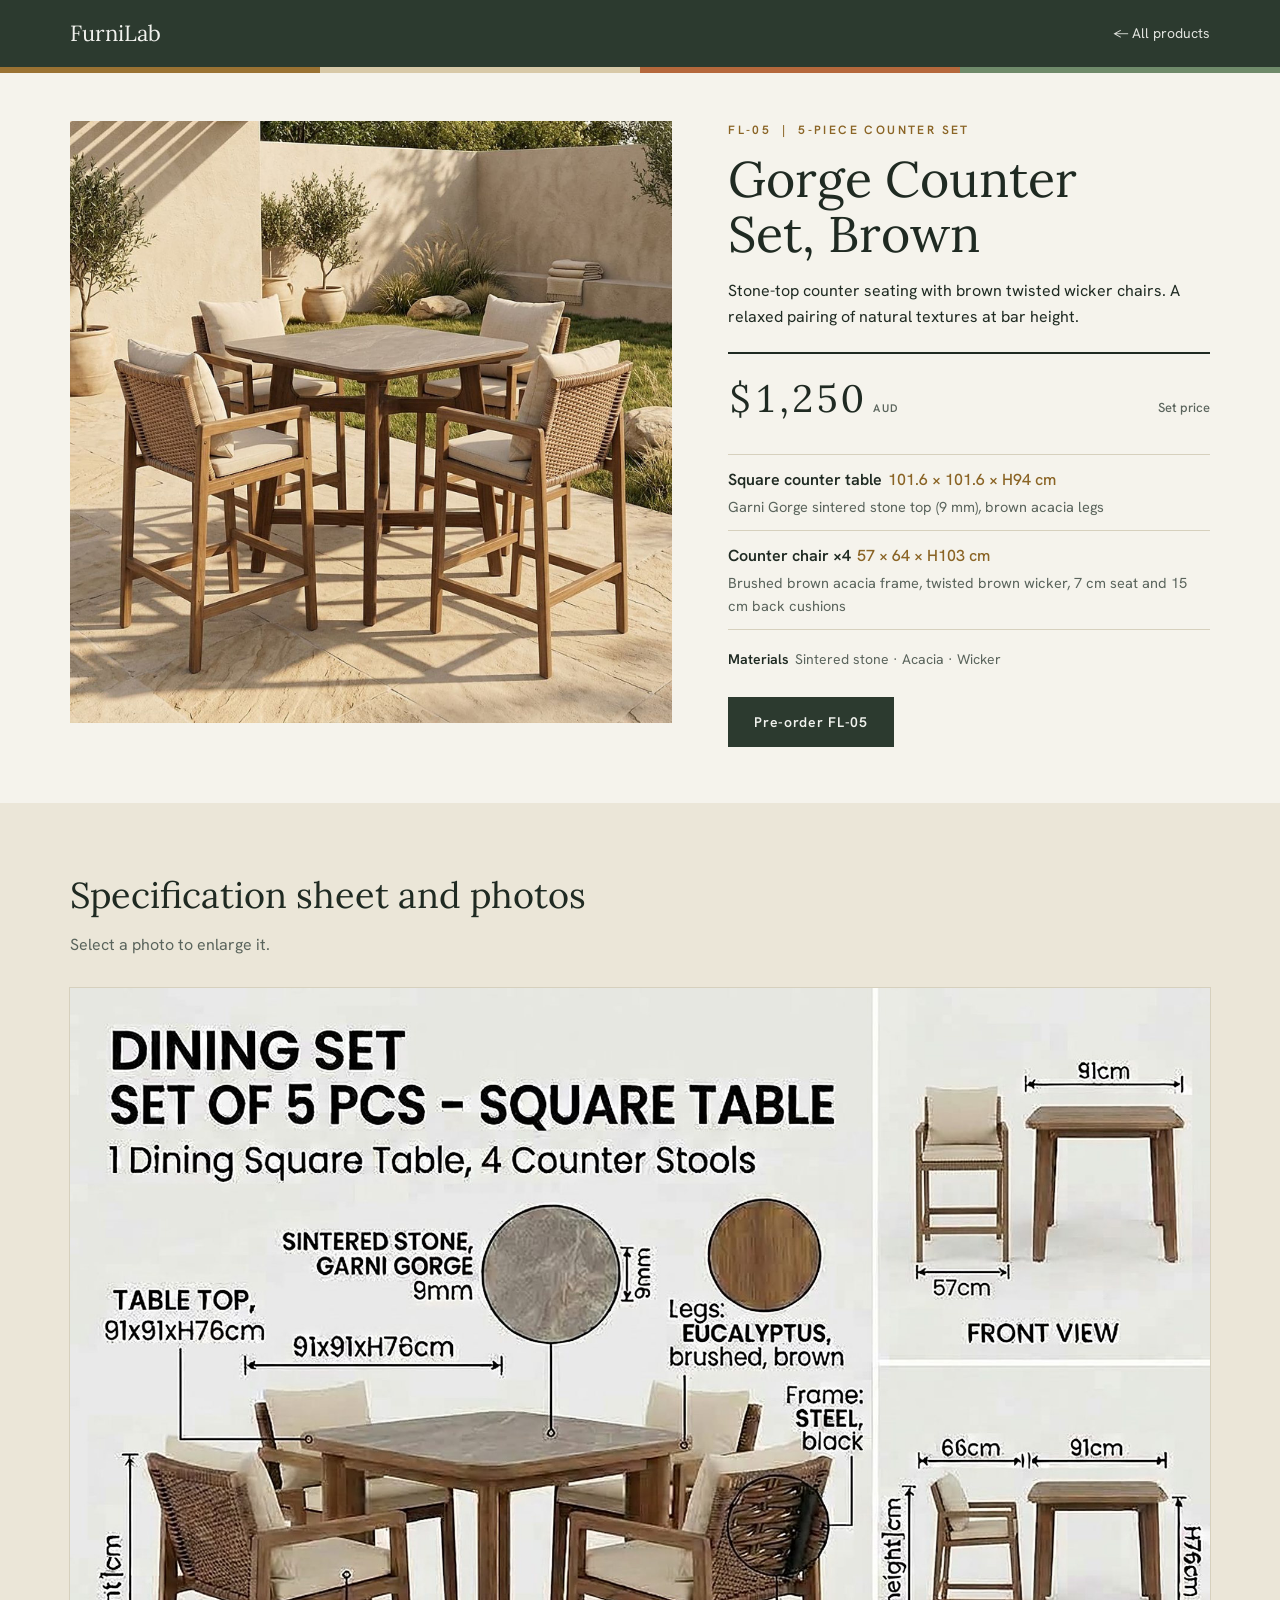
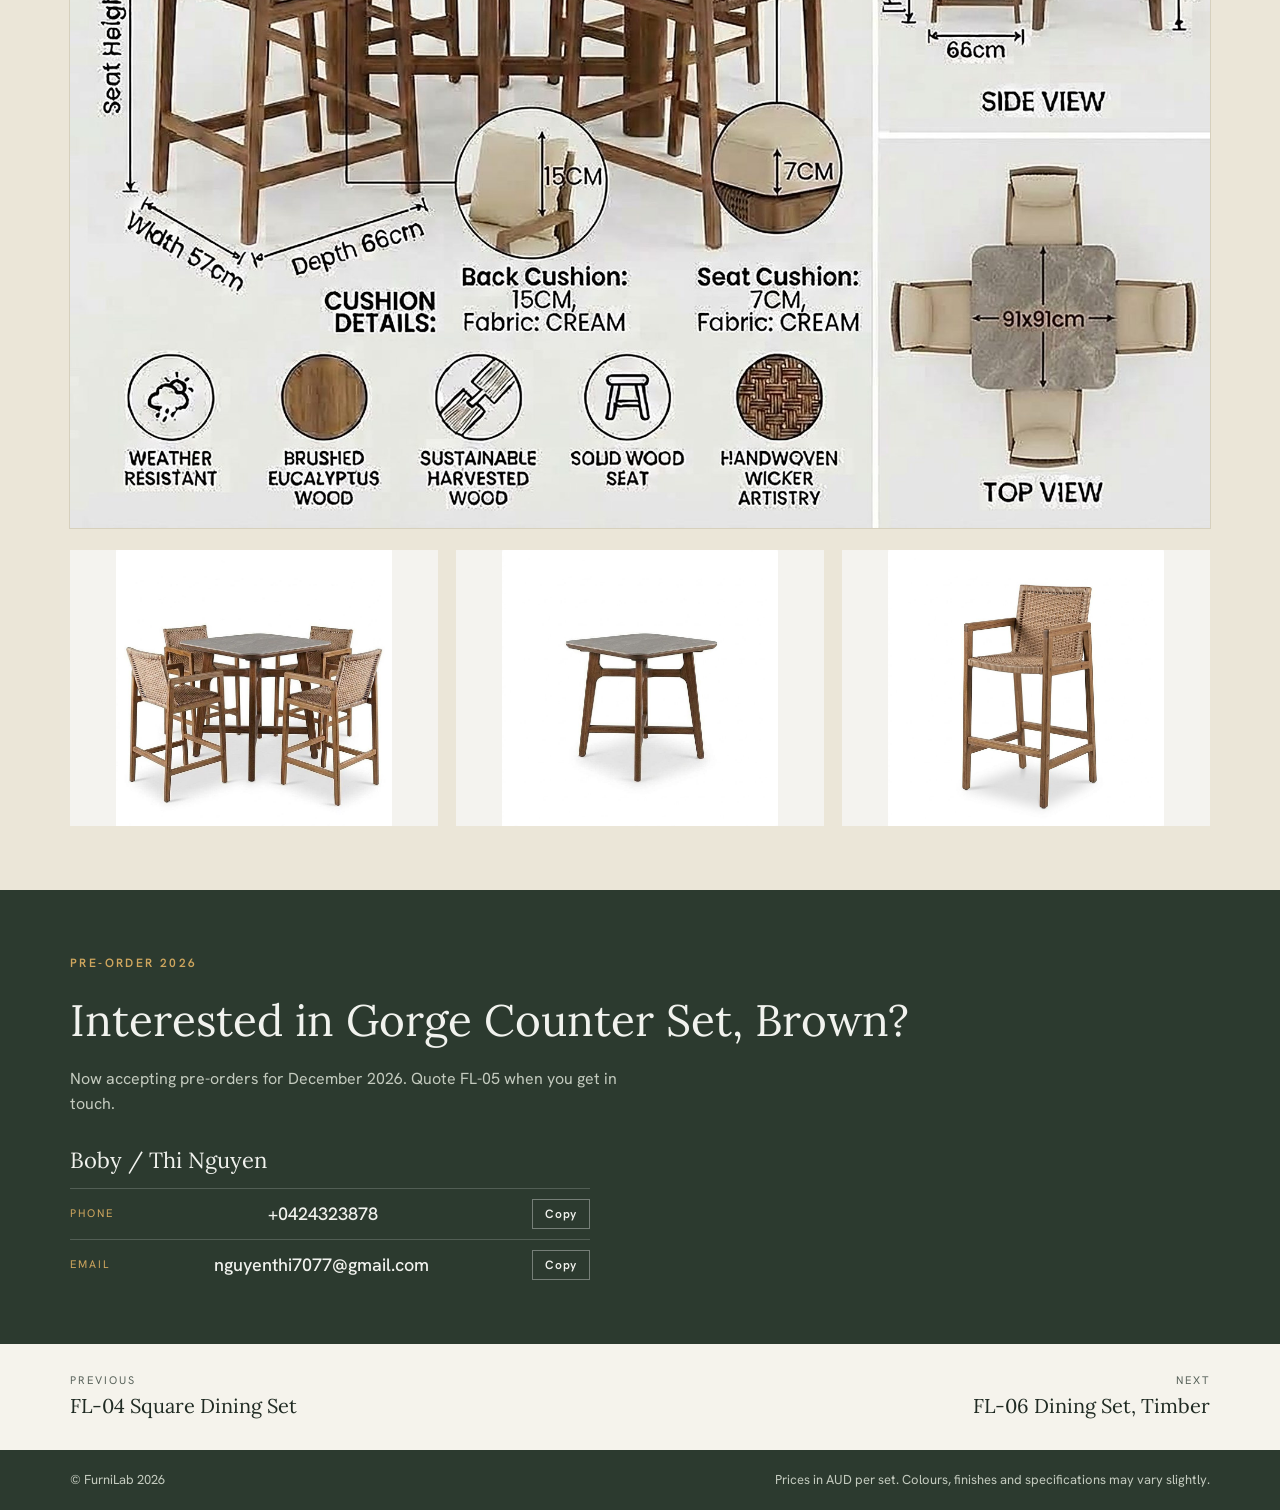
==== furnilab-site/fl-05.html @ 4d14a2ff "Add files via upload" ====
<!doctype html>
<html lang="en"><head><meta charset="utf-8">
<meta name="viewport" content="width=device-width,initial-scale=1,viewport-fit=cover">
<meta name="claude:viewport-fit-sides" content="cover">
<title>FL-05 Gorge Counter Set, Brown | FurniLab</title>
<link rel="stylesheet" href="https://fonts.googleapis.com/css2?family=Lora:ital,wght@0,400;0,500;1,400&family=Hanken+Grotesk:wght@400;500;600&display=swap">
<link rel="stylesheet" href="site.css">
<style>:root{padding-top:env(safe-area-inset-top,0px)}</style></head><body>
<div class="bar"><div class="wrap"><a class="logo" href="index.html">FurniLab</a><a class="back" href="index.html#collection">&larr; All products</a></div></div>
<div class="strip"></div>
<main>
<section class="wrap top">
  <div class="photo"><img src="img/fl05-life.jpg" data-zoom="img/fl05-life.jpg" data-alt="Gorge Counter Set, Brown" alt="Gorge Counter Set, Brown styled on a sunlit outdoor terrace" width="1600"></div>
  <div class="info">
    <p class="eyebrow">FL-05 &nbsp;|&nbsp; 5-piece counter set</p>
    <h1>Gorge Counter Set, Brown</h1>
    <p>Stone-top counter seating with brown twisted wicker chairs. A relaxed pairing of natural textures at bar height.</p>
    <div class="price">$1,250<small>AUD</small><em>Set price</em></div>
    <ul class="specs"><li><b>Square counter table</b><span class="dim">101.6 × 101.6 × H94 cm</span><div>Garni Gorge sintered stone top (9 mm), brown acacia legs</div></li><li><b>Counter chair ×4</b><span class="dim">57 × 64 × H103 cm</span><div>Brushed brown acacia frame, twisted brown wicker, 7 cm seat and 15 cm back cushions</div></li></ul>
    <div class="mats"><b>Materials</b>Sintered stone · Acacia · Wicker</div>
    <a class="cta" href="index.html#contact" data-pre="FL-05">Pre-order FL-05</a>
  </div>
</section>
<section class="gallery"><div class="wrap">
  <h2>Specification sheet and photos</h2>
  <p class="lead">Select a photo to enlarge it.</p>
  <div class="sheet"><img src="img/fl05-spec.jpg" data-zoom="img/fl05-spec.jpg" data-alt="Gorge Counter Set, Brown specification sheet" alt="Gorge Counter Set, Brown specification sheet with dimensions and materials" loading="lazy"></div><div class="thumbs n3"><button type="button" data-zoom="img/fl05-d1.jpg" data-alt="Gorge Counter Set, Brown photo 1" aria-label="Enlarge Gorge Counter Set, Brown photo 1"><img src="img/fl05-d1.jpg" alt="Gorge Counter Set, Brown, photo 1" loading="lazy"></button><button type="button" data-zoom="img/fl05-d2.jpg" data-alt="Gorge Counter Set, Brown photo 2" aria-label="Enlarge Gorge Counter Set, Brown photo 2"><img src="img/fl05-d2.jpg" alt="Gorge Counter Set, Brown, photo 2" loading="lazy"></button><button type="button" data-zoom="img/fl05-d3.jpg" data-alt="Gorge Counter Set, Brown photo 3" aria-label="Enlarge Gorge Counter Set, Brown photo 3"><img src="img/fl05-d3.jpg" alt="Gorge Counter Set, Brown, photo 3" loading="lazy"></button></div>
</div></section>
<section class="enq" id="enquire"><div class="wrap">
  <p class="eyebrow">Pre-order 2026</p>
  <h2>Interested in Gorge Counter Set, Brown?</h2>
  <p class="lead">Now accepting pre-orders for December 2026. Quote FL-05 when you get in touch.</p>
  <div class="person"><div class="name">Boby / Thi Nguyen</div>
    <div class="line"><span>Phone</span><b>+0424323878</b><button class="copy" type="button" data-copy="+0424323878">Copy</button></div>
    <div class="line"><span>Email</span><b>nguyenthi7077@gmail.com</b><button class="copy" type="button" data-copy="nguyenthi7077@gmail.com">Copy</button></div></div>
</div></section>
<div class="wrap pn"><a class="prev" href="fl-04.html"><small>Previous</small><span>FL-04 Square Dining Set</span></a><a class="next" href="fl-06.html"><small>Next</small><span>FL-06 Dining Set, Timber</span></a></div>
</main>
<footer><div class="wrap"><span>&copy; FurniLab 2026</span><span>Prices in AUD per set. Colours, finishes and specifications may vary slightly.</span></div></footer>
<dialog id="lb" aria-label="Enlarged photo"><div class="in"><img alt=""></div><button class="x" type="button" onclick="document.getElementById('lb').close()">Close</button></dialog>
<script src="site.js"></script>
</body></html>
---- furnilab-site/site.css ----
/* FurniLab product pages: large lifestyle photo beside the spec list, then the specification sheet and detail photos, then the enquiry band. */
:root{--bg:#f5f3ec;--surface:#ebe6d8;--tile:#f4f3ef;--ink:#1f2a22;--muted:#5a645c;--line:#d6d0bd;--green:#2c3a2f;--on-green:#f1f2ee;--on-green-muted:#c4cbbf;--accent:#8a6425;--accent-on-green:#cfa65e;--display:'Lora',Georgia,serif;--body:'Hanken Grotesk',Arial,sans-serif}
@media (prefers-color-scheme:dark){:root:not([data-theme="light"]){--bg:#161b17;--surface:#1f2721;--tile:#e9e8e2;--ink:#eceee8;--muted:#a2ada4;--line:#323d35;--green:#0f1511;--on-green:#eceee8;--on-green-muted:#a9b3ab;--accent:#cfa65e;color-scheme:dark}}
:root[data-theme="dark"]{--bg:#161b17;--surface:#1f2721;--tile:#e9e8e2;--ink:#eceee8;--muted:#a2ada4;--line:#323d35;--green:#0f1511;--on-green:#eceee8;--on-green-muted:#a9b3ab;--accent:#cfa65e;color-scheme:dark}
*{box-sizing:border-box}
html{scroll-behavior:smooth}
body{margin:0;background:var(--bg);color:var(--ink);font-family:var(--body);font-size:16px;line-height:1.6;-webkit-font-smoothing:antialiased}
img{display:block;max-width:100%}
a{color:inherit}
:focus-visible{outline:2px solid var(--accent);outline-offset:3px}
h1,h2,h3{font-family:var(--display);font-weight:400;margin:0;text-wrap:balance}
p{margin:0 0 1em;max-width:62ch}
.wrap{max-width:1180px;margin:0 auto;padding-left:max(20px,env(safe-area-inset-left,0px));padding-right:max(20px,env(safe-area-inset-right,0px))}
.bar{background:var(--green);color:var(--on-green)}
.bar .wrap{display:flex;align-items:center;justify-content:space-between;gap:16px;padding-block:16px}
.bar a{text-decoration:none}
.bar .logo{font-family:var(--display);font-size:22px}
.bar .back{font-size:14px;opacity:.92}
.bar .back:hover{text-decoration:underline;text-underline-offset:5px}
.strip{height:6px;background:linear-gradient(90deg,#9a7233 0 25%,#d8c9a8 25% 50%,#b5683c 50% 75%,#6f8a6a 75%)}
.eyebrow{font-size:12px;letter-spacing:.2em;text-transform:uppercase;color:var(--accent);font-weight:600;margin:0 0 12px}
.top{display:grid;grid-template-columns:1.25fr 1fr;gap:56px;padding-block:48px 56px;align-items:start}
.top .photo{background:var(--surface);overflow:hidden}
.top .photo img{width:100%;height:auto;cursor:zoom-in}
.info h1{font-size:clamp(34px,4.4vw,50px);line-height:1.1;margin-bottom:16px}
.price{display:flex;align-items:baseline;gap:8px;border-top:2px solid var(--ink);padding-top:14px;margin:22px 0 26px;font-family:var(--display);font-size:38px;font-variant-numeric:tabular-nums}
.price small{font:600 11px var(--body);letter-spacing:.14em;text-transform:uppercase;color:var(--muted)}
.price em{font:500 13px var(--body);font-style:normal;color:var(--muted);margin-left:auto}
.specs{margin:0 0 18px;padding:0;list-style:none;border-top:1px solid var(--line)}
.specs li{padding:12px 0;border-bottom:1px solid var(--line)}
.specs b{font-weight:600}
.specs .dim{color:var(--accent);margin-left:6px;font-weight:500;font-variant-numeric:tabular-nums;white-space:nowrap}
.specs div{color:var(--muted);font-size:14.5px;margin-top:2px}
.mats{font-size:14px;color:var(--muted)}
.mats b{color:var(--ink);font-weight:600;margin-right:6px}
.cta{display:inline-block;margin-top:26px;background:var(--green);color:var(--on-green);text-decoration:none;font-weight:600;font-size:14px;letter-spacing:.05em;padding:14px 26px}
.cta:hover{filter:brightness(1.15)}
.gallery{background:var(--surface);padding-block:64px}
.gallery h2{font-size:clamp(26px,3.4vw,36px);margin-bottom:8px}
.gallery .lead{color:var(--muted);margin-bottom:30px}
.sheet{background:#fff;box-shadow:0 0 0 1px var(--line);margin-bottom:22px}
.sheet img{width:100%;height:auto;cursor:zoom-in}
.thumbs{display:grid;grid-template-columns:repeat(3,1fr);gap:18px}
.thumbs.n2{grid-template-columns:repeat(2,1fr)}
.thumbs.n1{grid-template-columns:minmax(0,420px)}
.thumbs button{border:0;padding:0;background:var(--tile);aspect-ratio:4/3;display:flex;align-items:center;justify-content:center;cursor:zoom-in;overflow:hidden}
.thumbs img{width:100%;height:100%;object-fit:contain;transition:transform .4s}
.thumbs button:hover img{transform:scale(1.03)}
.enq{background:var(--green);color:var(--on-green);padding-block:64px}
.enq h2{font-size:clamp(28px,4vw,44px);margin-bottom:10px}
.enq .eyebrow{color:var(--accent-on-green)}
.enq p.lead{color:var(--on-green-muted)}
.enq .person{margin-top:26px;display:grid;gap:10px;max-width:520px}
.enq .name{font-family:var(--display);font-size:22px}
.line{display:flex;align-items:center;justify-content:space-between;gap:14px;border-top:1px solid rgba(255,255,255,.18);padding-top:10px;flex-wrap:wrap}
.line span{font-size:11px;letter-spacing:.18em;text-transform:uppercase;color:var(--accent-on-green)}
.line b{font-weight:500;font-size:18px;overflow-wrap:anywhere;user-select:all}
.copy{font:600 12px var(--body);letter-spacing:.06em;color:var(--on-green);background:transparent;border:1px solid rgba(255,255,255,.35);padding:6px 12px;cursor:pointer}
.copy:hover{background:rgba(255,255,255,.1)}
.pn{display:flex;justify-content:space-between;gap:20px;padding-block:28px;flex-wrap:wrap}
.pn a{text-decoration:none;display:block;min-width:0}
.pn small{display:block;font-size:11px;letter-spacing:.18em;text-transform:uppercase;color:var(--muted)}
.pn span{font-family:var(--display);font-size:20px}
.pn a:hover span{text-decoration:underline;text-underline-offset:5px}
.pn .next{text-align:right;margin-left:auto}
footer{background:var(--green);color:var(--on-green-muted);font-size:13px;padding-block:20px}
footer .wrap{display:flex;justify-content:space-between;gap:12px;flex-wrap:wrap}
dialog{border:0;padding:0;background:transparent;max-width:100vw;max-height:100vh;width:100vw;height:100vh}
dialog::backdrop{background:rgba(10,14,11,.88)}
dialog .in{width:100%;height:100%;display:flex;align-items:center;justify-content:center;padding:max(24px,env(safe-area-inset-top,0px)) 24px 24px}
dialog img{max-width:100%;max-height:100%;object-fit:contain;background:#fff}
dialog .x{position:fixed;top:max(14px,env(safe-area-inset-top,0px));right:max(14px,env(safe-area-inset-right,0px));font:600 14px var(--body);color:#fff;background:rgba(0,0,0,.55);border:1px solid rgba(255,255,255,.4);padding:8px 14px;cursor:pointer}
@media (max-width:860px){.top{grid-template-columns:1fr;gap:28px;padding-block:28px 40px}}
@media (max-width:520px){.thumbs,.thumbs.n2{grid-template-columns:1fr 1fr;gap:10px}.thumbs.n1{grid-template-columns:1fr}.price{font-size:32px}}
@media (prefers-reduced-motion:reduce){html{scroll-behavior:auto}.thumbs img{transition:none}}
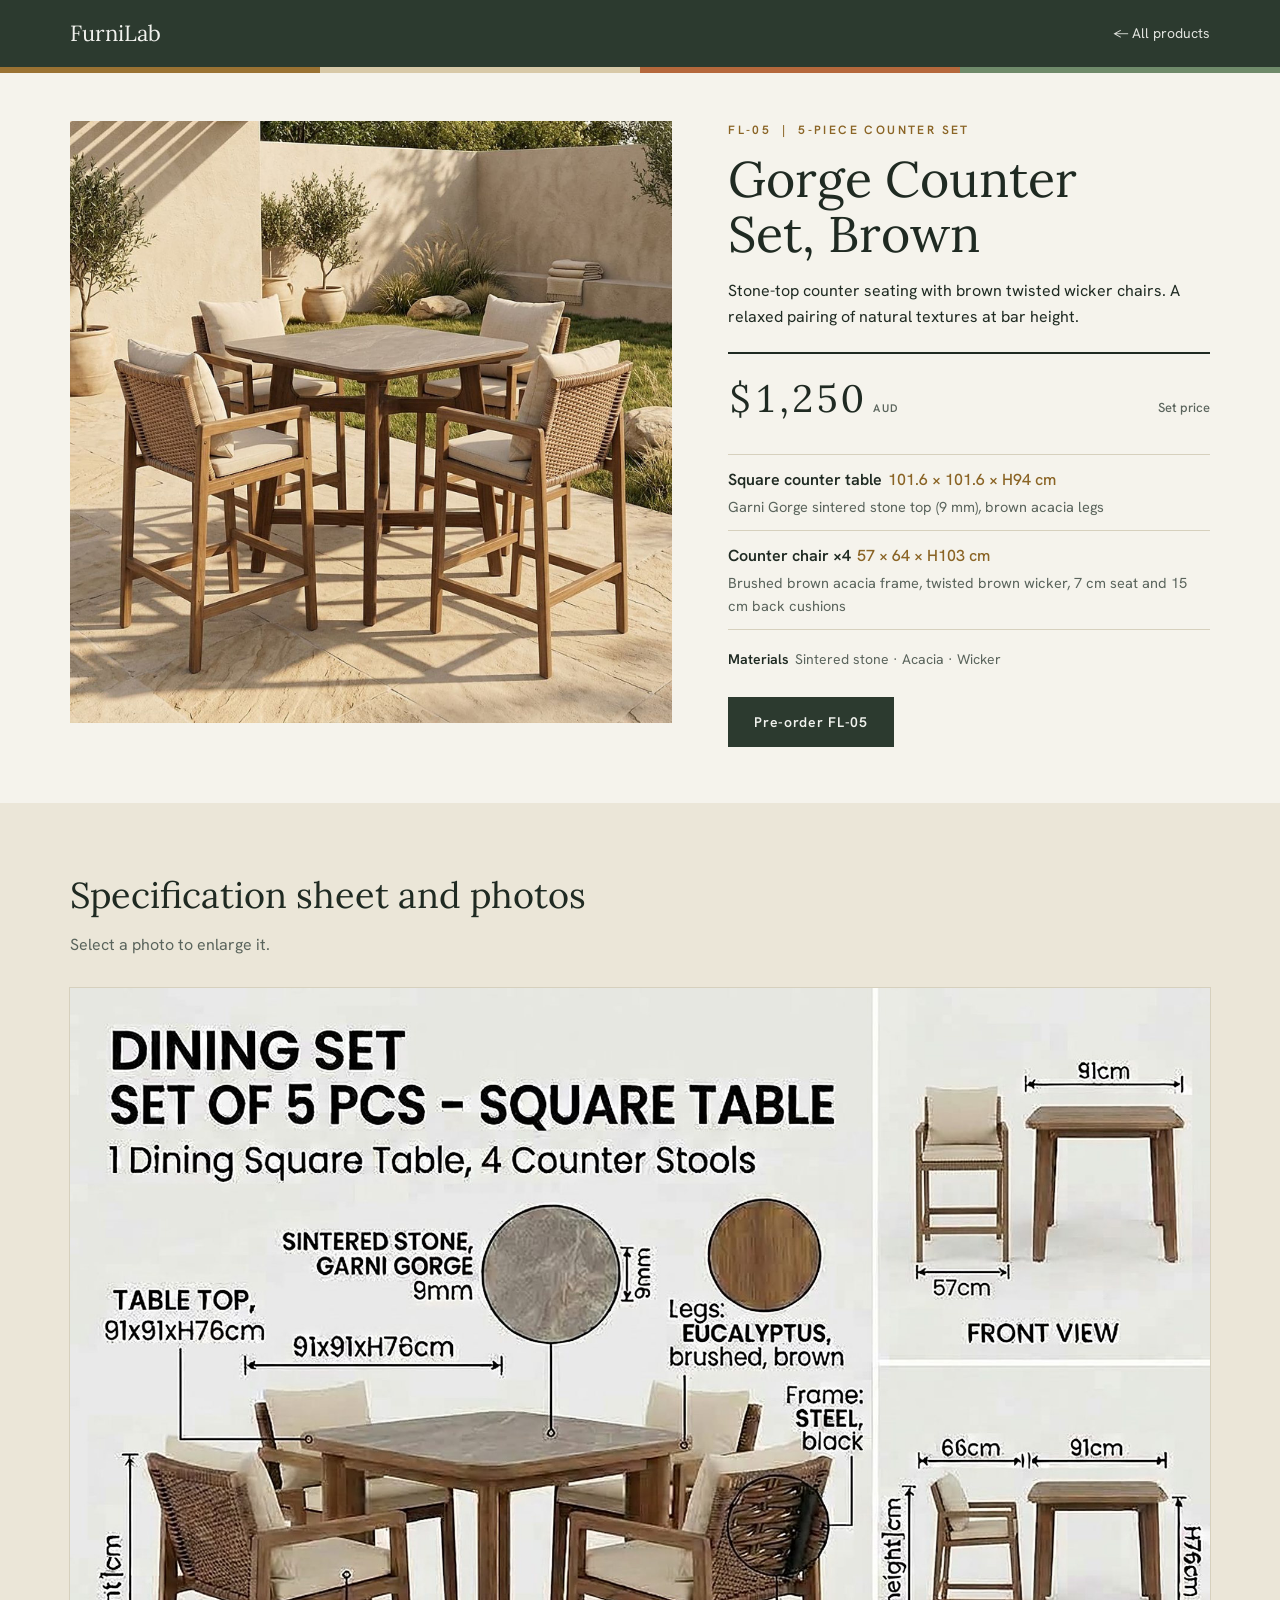
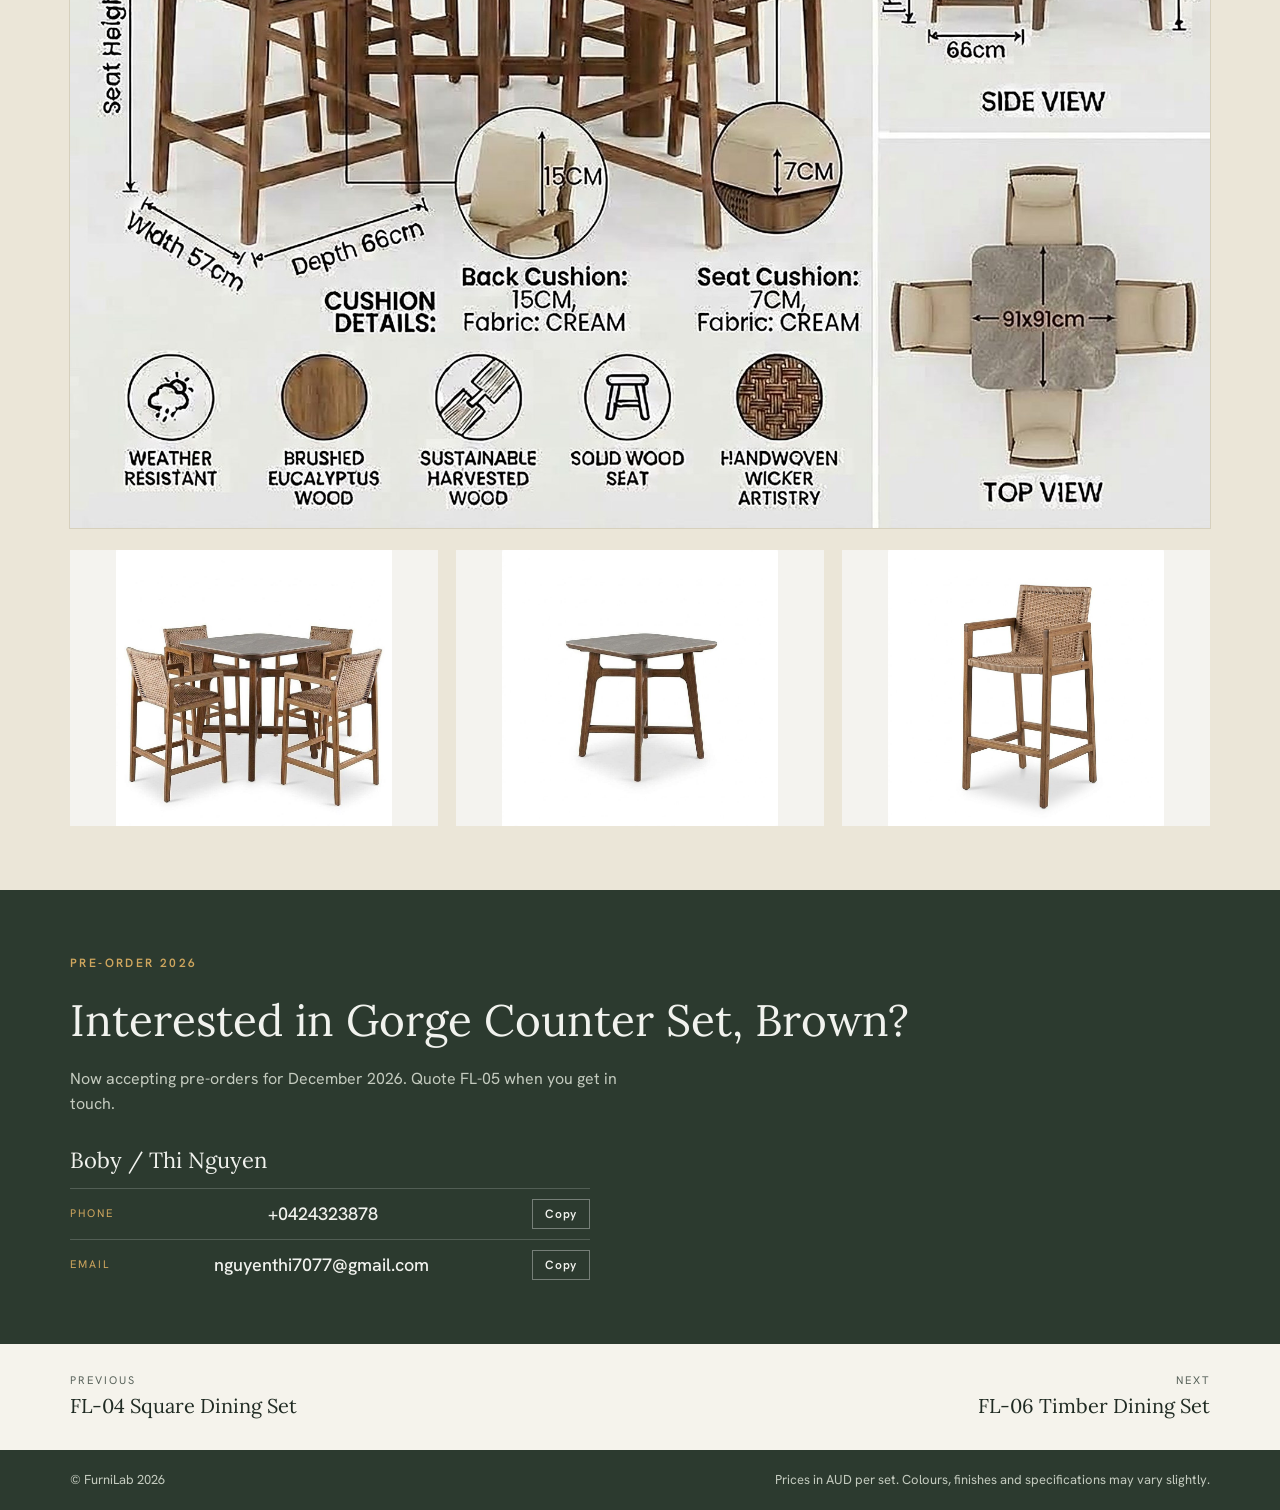
==== commit 4478672d: "Add files via upload" ====
--- a/furnilab-site/fl-05.html
+++ b/furnilab-site/fl-05.html
@@ -34,7 +34,7 @@
     <div class="line"><span>Phone</span><b>+0424323878</b><button class="copy" type="button" data-copy="+0424323878">Copy</button></div>
     <div class="line"><span>Email</span><b>nguyenthi7077@gmail.com</b><button class="copy" type="button" data-copy="nguyenthi7077@gmail.com">Copy</button></div></div>
 </div></section>
-<div class="wrap pn"><a class="prev" href="fl-04.html"><small>Previous</small><span>FL-04 Square Dining Set</span></a><a class="next" href="fl-06.html"><small>Next</small><span>FL-06 Dining Set, Timber</span></a></div>
+<div class="wrap pn"><a class="prev" href="fl-04.html"><small>Previous</small><span>FL-04 Square Dining Set</span></a><a class="next" href="fl-06.html"><small>Next</small><span>FL-06 Timber Dining Set</span></a></div>
 </main>
 <footer><div class="wrap"><span>&copy; FurniLab 2026</span><span>Prices in AUD per set. Colours, finishes and specifications may vary slightly.</span></div></footer>
 <dialog id="lb" aria-label="Enlarged photo"><div class="in"><img alt=""></div><button class="x" type="button" onclick="document.getElementById('lb').close()">Close</button></dialog>
